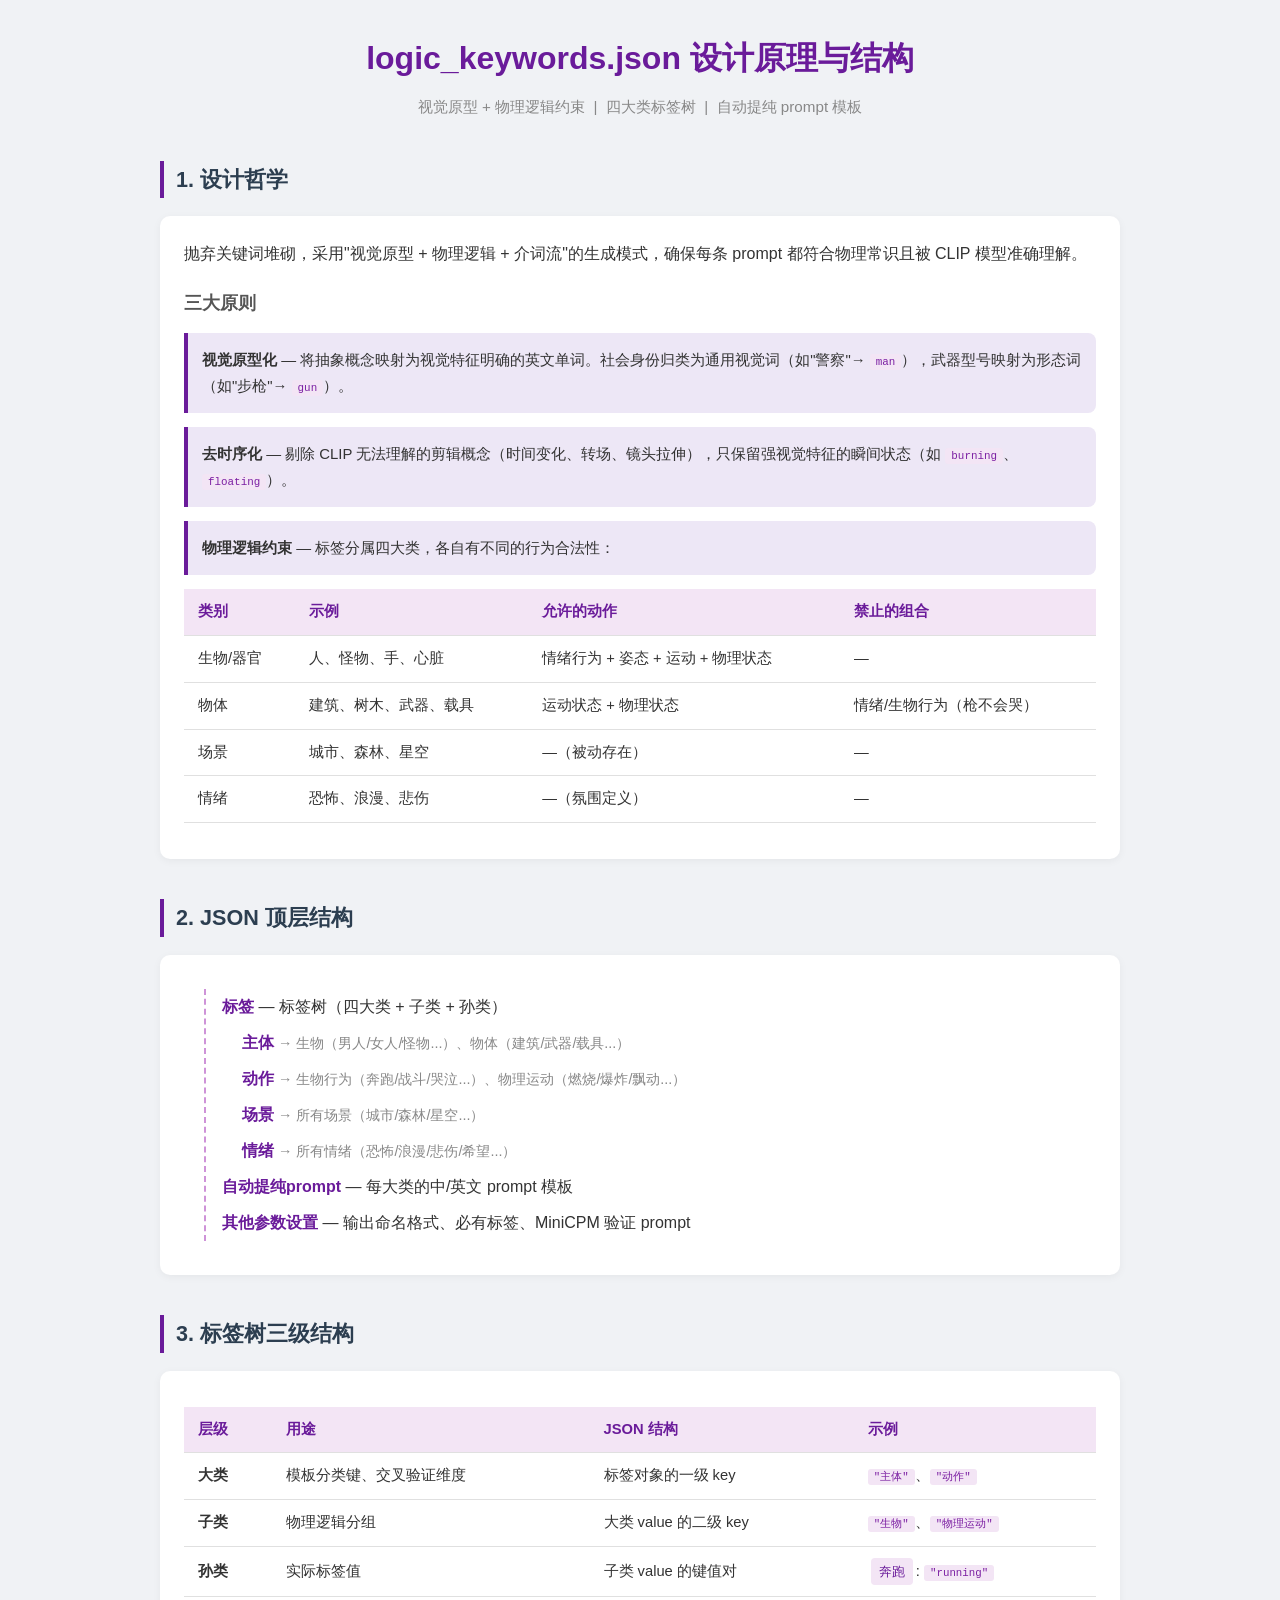
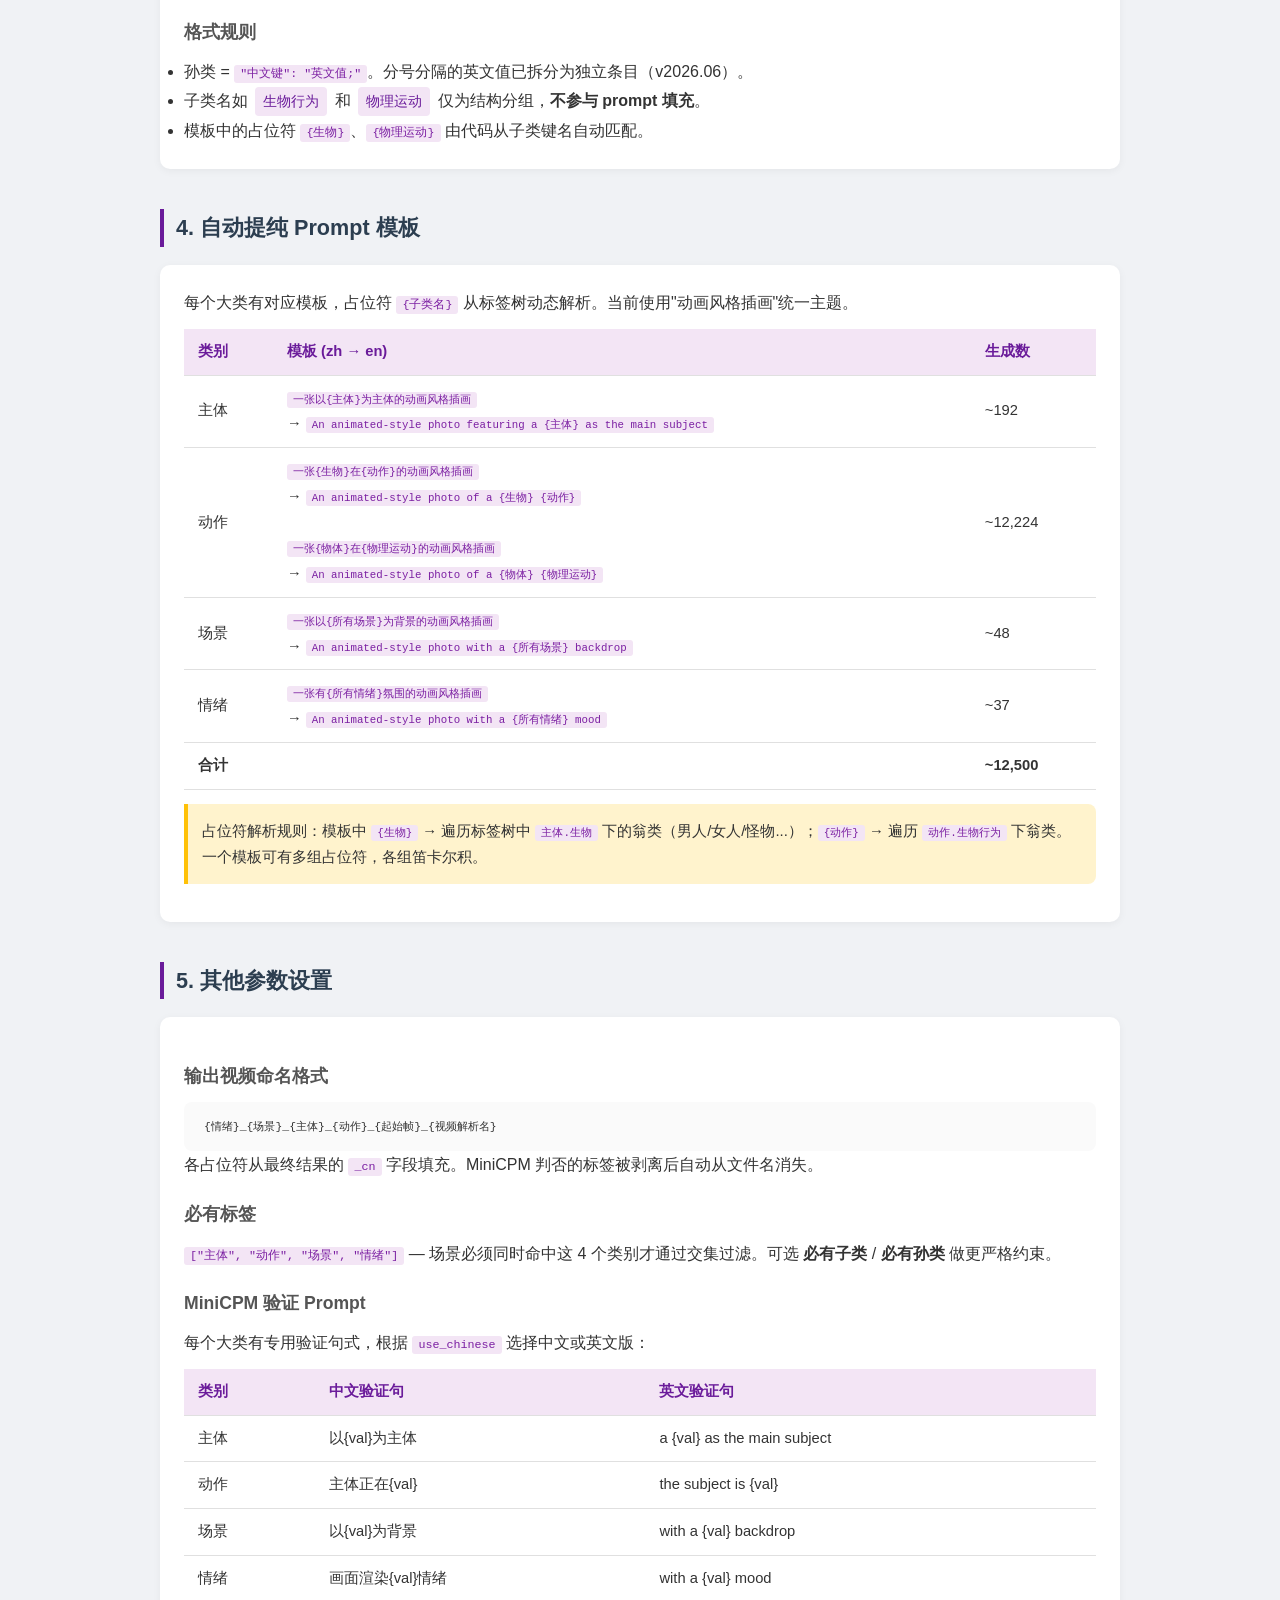
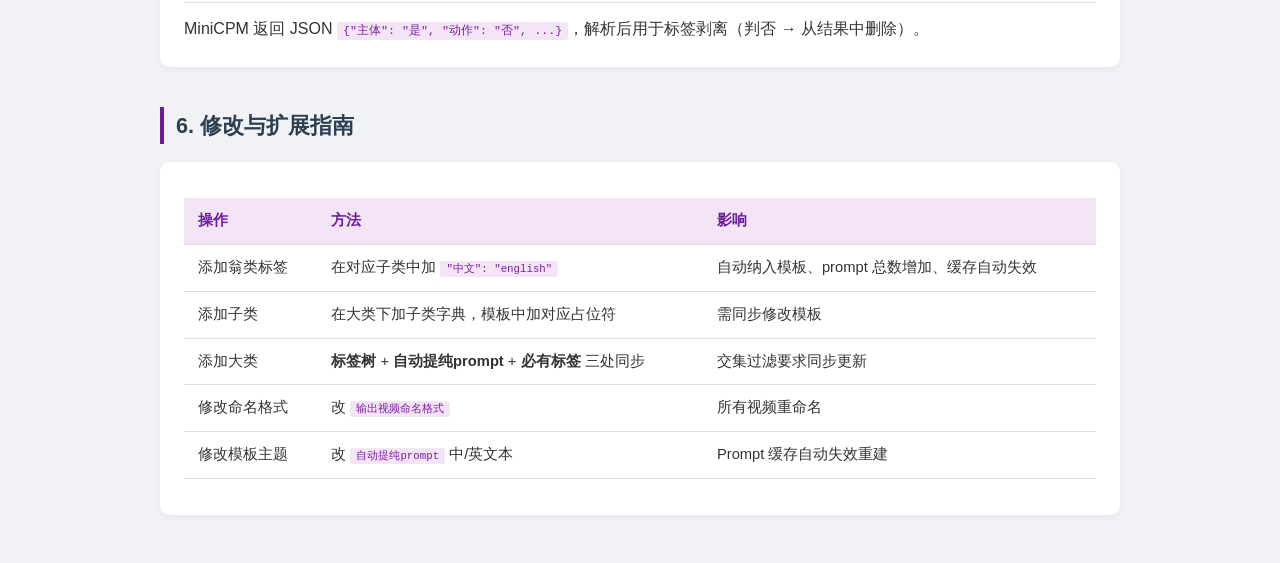
==== logic_explanation/logic_keywords.html @ 303068af "docs: add logic_keywords.html to logic_explanation" ====
<!DOCTYPE html>
<html lang="zh">
<head>
<meta charset="utf-8">
<title>logic_keywords.json 设计与结构</title>
<style>
* { box-sizing: border-box; margin: 0; padding: 0; }
body { font-family: "Segoe UI","Microsoft YaHei",sans-serif; background: #f0f2f5; color: #333; line-height: 1.75; }
.container { max-width: 1000px; margin: 0 auto; padding: 30px 20px; }
h1 { text-align: center; color: #6a1b9a; font-size: 2em; margin-bottom: 8px; }
.subtitle { text-align: center; color: #888; margin-bottom: 35px; font-size: 0.95em; }
h2 { color: #2c3e50; border-left: 4px solid #6a1b9a; padding-left: 12px; margin: 40px 0 15px; font-size: 1.35em; }
h3 { color: #555; margin: 20px 0 10px; font-size: 1.1em; }
.card { background: #fff; border-radius: 10px; padding: 24px; margin: 18px 0; box-shadow: 0 2px 8px rgba(0,0,0,0.05); word-break: break-word; }
table { width: 100%; border-collapse: collapse; margin: 12px 0; font-size: 0.92em; }
th, td { padding: 10px 14px; text-align: left; border-bottom: 1px solid #e0e0e0; word-break: break-word; }
th { background: #f3e5f5; color: #6a1b9a; font-weight: 600; white-space: nowrap; }
tr:hover { background: #fafafa; }
code { background: #f3e5f5; padding: 2px 6px; border-radius: 3px; font-size: 0.9em; color: #7b1fa2; }
pre { background: #fafafa; padding: 16px 20px; border-radius: 8px; overflow-x: auto; font-size: 0.88em; line-height: 1.5; }
.note { background: #fff3cd; border-left: 4px solid #ffc107; padding: 14px; margin: 14px 0; border-radius: 0 8px 8px 0; font-size: 0.93em; }
.principle { background: #ede7f6; border-left: 4px solid #6a1b9a; padding: 14px; margin: 14px 0; border-radius: 0 8px 8px 0; font-size: 0.93em; }
.key { display: inline-block; background: #f3e5f5; color: #6a1b9a; padding: 2px 8px; border-radius: 4px; font-size: 0.9em; margin: 1px 3px; }
.flow-inline { font-family: "Consolas",monospace; background: #f5f5f5; padding: 2px 8px; border-radius: 3px; font-size: 0.88em; }
.tree { margin: 10px 0 10px 20px; border-left: 2px dashed #ce93d8; padding-left: 16px; }
.tree-item { padding: 4px 0; }
.tree-label { color: #6a1b9a; font-weight: 600; }
.tree-desc { color: #888; font-size: 0.9em; }
</style>
</head>
<body>
<div class="container">

<h1>logic_keywords.json 设计原理与结构</h1>
<p class="subtitle">视觉原型 + 物理逻辑约束 &nbsp;|&nbsp; 四大类标签树 &nbsp;|&nbsp; 自动提纯 prompt 模板</p>

<!-- ==================== 1. 设计哲学 ==================== -->
<h2>1. 设计哲学</h2>
<div class="card">
<p>抛弃关键词堆砌，采用"视觉原型 + 物理逻辑 + 介词流"的生成模式，确保每条 prompt 都符合物理常识且被 CLIP 模型准确理解。</p>

<h3>三大原则</h3>

<div class="principle"><b>视觉原型化</b> — 将抽象概念映射为视觉特征明确的英文单词。社会身份归类为通用视觉词（如"警察"→ <code>man</code>），武器型号映射为形态词（如"步枪"→ <code>gun</code>）。</div>

<div class="principle"><b>去时序化</b> — 剔除 CLIP 无法理解的剪辑概念（时间变化、转场、镜头拉伸），只保留强视觉特征的瞬间状态（如 <code>burning</code>、<code>floating</code>）。</div>

<div class="principle"><b>物理逻辑约束</b> — 标签分属四大类，各自有不同的行为合法性：</div>

<table>
<tr><th>类别</th><th>示例</th><th>允许的动作</th><th>禁止的组合</th></tr>
<tr><td>生物/器官</td><td>人、怪物、手、心脏</td><td>情绪行为 + 姿态 + 运动 + 物理状态</td><td>—</td></tr>
<tr><td>物体</td><td>建筑、树木、武器、载具</td><td>运动状态 + 物理状态</td><td>情绪/生物行为（枪不会哭）</td></tr>
<tr><td>场景</td><td>城市、森林、星空</td><td>—（被动存在）</td><td>—</td></tr>
<tr><td>情绪</td><td>恐怖、浪漫、悲伤</td><td>—（氛围定义）</td><td>—</td></tr>
</table>
</div>

<!-- ==================== 2. JSON 结构 ==================== -->
<h2>2. JSON 顶层结构</h2>
<div class="card">
<div class="tree">
<div class="tree-item"><span class="tree-label">标签</span> — 标签树（四大类 + 子类 + 孙类）</div>
<div class="tree-item" style="margin-left:20px;"><span class="tree-label">主体</span><span class="tree-desc"> → 生物（男人/女人/怪物...）、物体（建筑/武器/载具...）</span></div>
<div class="tree-item" style="margin-left:20px;"><span class="tree-label">动作</span><span class="tree-desc"> → 生物行为（奔跑/战斗/哭泣...）、物理运动（燃烧/爆炸/飘动...）</span></div>
<div class="tree-item" style="margin-left:20px;"><span class="tree-label">场景</span><span class="tree-desc"> → 所有场景（城市/森林/星空...）</span></div>
<div class="tree-item" style="margin-left:20px;"><span class="tree-label">情绪</span><span class="tree-desc"> → 所有情绪（恐怖/浪漫/悲伤/希望...）</span></div>
<div class="tree-item"><span class="tree-label">自动提纯prompt</span> — 每大类的中/英文 prompt 模板</div>
<div class="tree-item"><span class="tree-label">其他参数设置</span> — 输出命名格式、必有标签、MiniCPM 验证 prompt</div>
</div>
</div>

<!-- ==================== 3. 标签树详解 ==================== -->
<h2>3. 标签树三级结构</h2>
<div class="card">
<table>
<tr><th>层级</th><th>用途</th><th>JSON 结构</th><th>示例</th></tr>
<tr><td><b>大类</b></td><td>模板分类键、交叉验证维度</td><td>标签对象的一级 key</td><td><code>"主体"</code>、<code>"动作"</code></td></tr>
<tr><td><b>子类</b></td><td>物理逻辑分组</td><td>大类 value 的二级 key</td><td><code>"生物"</code>、<code>"物理运动"</code></td></tr>
<tr><td><b>孙类</b></td><td>实际标签值</td><td>子类 value 的键值对</td><td><span class="key">奔跑</span>: <code>"running"</code></td></tr>
</table>

<h3>格式规则</h3>
<ul>
<li>孙类 = <code>"中文键": "英文值;"</code>。分号分隔的英文值已拆分为独立条目（v2026.06）。</li>
<li>子类名如 <span class="key">生物行为</span> 和 <span class="key">物理运动</span> 仅为结构分组，<b>不参与 prompt 填充</b>。</li>
<li>模板中的占位符 <code>{生物}</code>、<code>{物理运动}</code> 由代码从子类键名自动匹配。</li>
</ul>
</div>

<!-- ==================== 4. 自动提纯模板 ==================== -->
<h2>4. 自动提纯 Prompt 模板</h2>
<div class="card">
<p>每个大类有对应模板，占位符 <code>{子类名}</code> 从标签树动态解析。当前使用"动画风格插画"统一主题。</p>

<table>
<tr><th>类别</th><th>模板 (zh → en)</th><th>生成数</th></tr>
<tr>
  <td>主体</td>
  <td><code>一张以{主体}为主体的动画风格插画</code><br>→ <code>An animated-style photo featuring a {主体} as the main subject</code></td>
  <td>~192</td>
</tr>
<tr>
  <td>动作</td>
  <td><code>一张{生物}在{动作}的动画风格插画</code><br>→ <code>An animated-style photo of a {生物} {动作}</code><br><br><code>一张{物体}在{物理运动}的动画风格插画</code><br>→ <code>An animated-style photo of a {物体} {物理运动}</code></td>
  <td>~12,224</td>
</tr>
<tr>
  <td>场景</td>
  <td><code>一张以{所有场景}为背景的动画风格插画</code><br>→ <code>An animated-style photo with a {所有场景} backdrop</code></td>
  <td>~48</td>
</tr>
<tr>
  <td>情绪</td>
  <td><code>一张有{所有情绪}氛围的动画风格插画</code><br>→ <code>An animated-style photo with a {所有情绪} mood</code></td>
  <td>~37</td>
</tr>
<tr><td><b>合计</b></td><td></td><td><b>~12,500</b></td></tr>
</table>

<div class="note">占位符解析规则：模板中 <code>{生物}</code> → 遍历标签树中 <code>主体.生物</code> 下的翁类（男人/女人/怪物...）；<code>{动作}</code> → 遍历 <code>动作.生物行为</code> 下翁类。一个模板可有多组占位符，各组笛卡尔积。</div>
</div>

<!-- ==================== 5. 其他参数 ==================== -->
<h2>5. 其他参数设置</h2>
<div class="card">

<h3>输出视频命名格式</h3>
<pre>{情绪}_{场景}_{主体}_{动作}_{起始帧}_{视频解析名}</pre>
<p>各占位符从最终结果的 <code>_cn</code> 字段填充。MiniCPM 判否的标签被剥离后自动从文件名消失。</p>

<h3>必有标签</h3>
<p><code>["主体", "动作", "场景", "情绪"]</code> — 场景必须同时命中这 4 个类别才通过交集过滤。可选 <b>必有子类</b> / <b>必有孙类</b> 做更严格约束。</p>

<h3>MiniCPM 验证 Prompt</h3>
<p>每个大类有专用验证句式，根据 <code>use_chinese</code> 选择中文或英文版：</p>
<table>
<tr><th>类别</th><th>中文验证句</th><th>英文验证句</th></tr>
<tr><td>主体</td><td>以{val}为主体</td><td>a {val} as the main subject</td></tr>
<tr><td>动作</td><td>主体正在{val}</td><td>the subject is {val}</td></tr>
<tr><td>场景</td><td>以{val}为背景</td><td>with a {val} backdrop</td></tr>
<tr><td>情绪</td><td>画面渲染{val}情绪</td><td>with a {val} mood</td></tr>
</table>
<p>MiniCPM 返回 JSON <code>{"主体": "是", "动作": "否", ...}</code>，解析后用于标签剥离（判否 → 从结果中删除）。</p>

</div>

<!-- ==================== 6. 修改指南 ==================== -->
<h2>6. 修改与扩展指南</h2>
<div class="card">
<table>
<tr><th>操作</th><th>方法</th><th>影响</th></tr>
<tr>
  <td>添加翁类标签</td>
  <td>在对应子类中加 <code>"中文": "english"</code></td>
  <td>自动纳入模板、prompt 总数增加、缓存自动失效</td>
</tr>
<tr>
  <td>添加子类</td>
  <td>在大类下加子类字典，模板中加对应占位符</td>
  <td>需同步修改模板</td>
</tr>
<tr>
  <td>添加大类</td>
  <td><b>标签树</b> + <b>自动提纯prompt</b> + <b>必有标签</b> 三处同步</td>
  <td>交集过滤要求同步更新</td>
</tr>
<tr>
  <td>修改命名格式</td>
  <td>改 <code>输出视频命名格式</code></td>
  <td>所有视频重命名</td>
</tr>
<tr>
  <td>修改模板主题</td>
  <td>改 <code>自动提纯prompt</code> 中/英文本</td>
  <td>Prompt 缓存自动失效重建</td>
</tr>
</table>
</div>

</div>
</body>
</html>
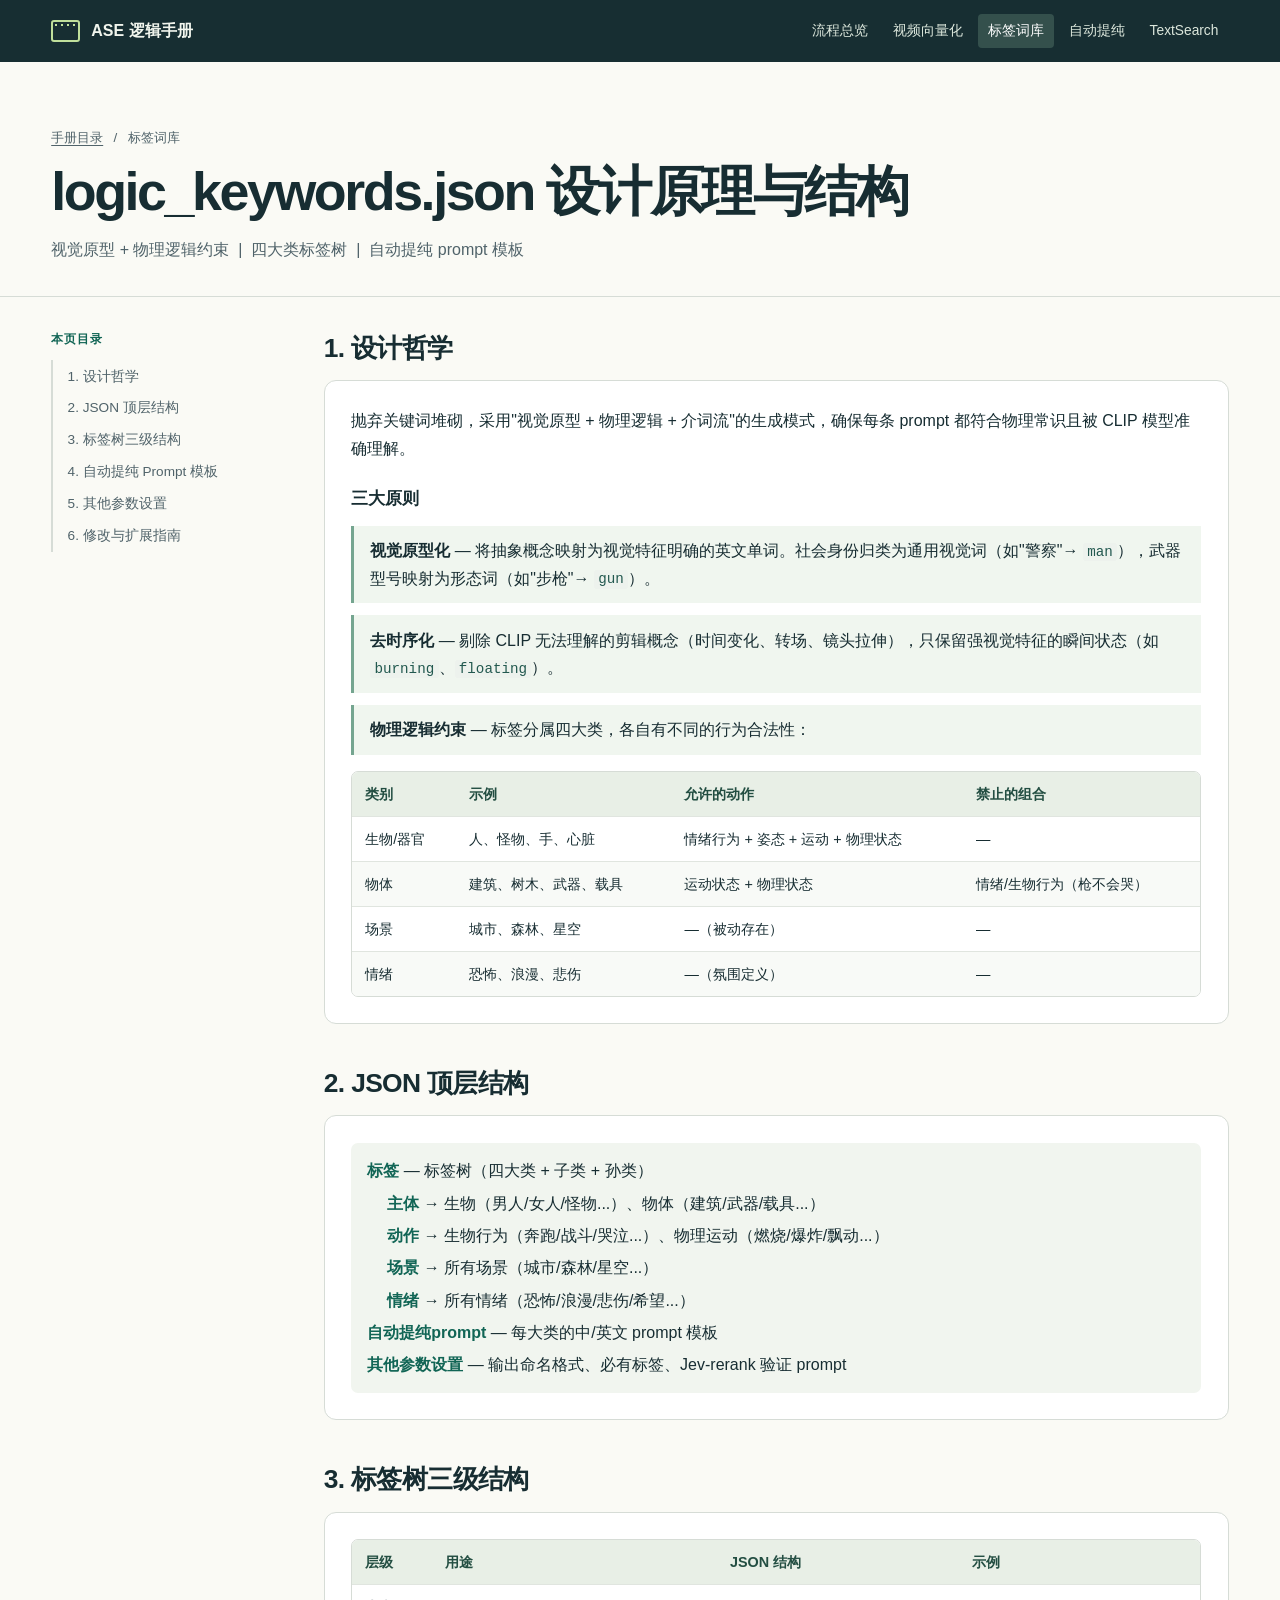
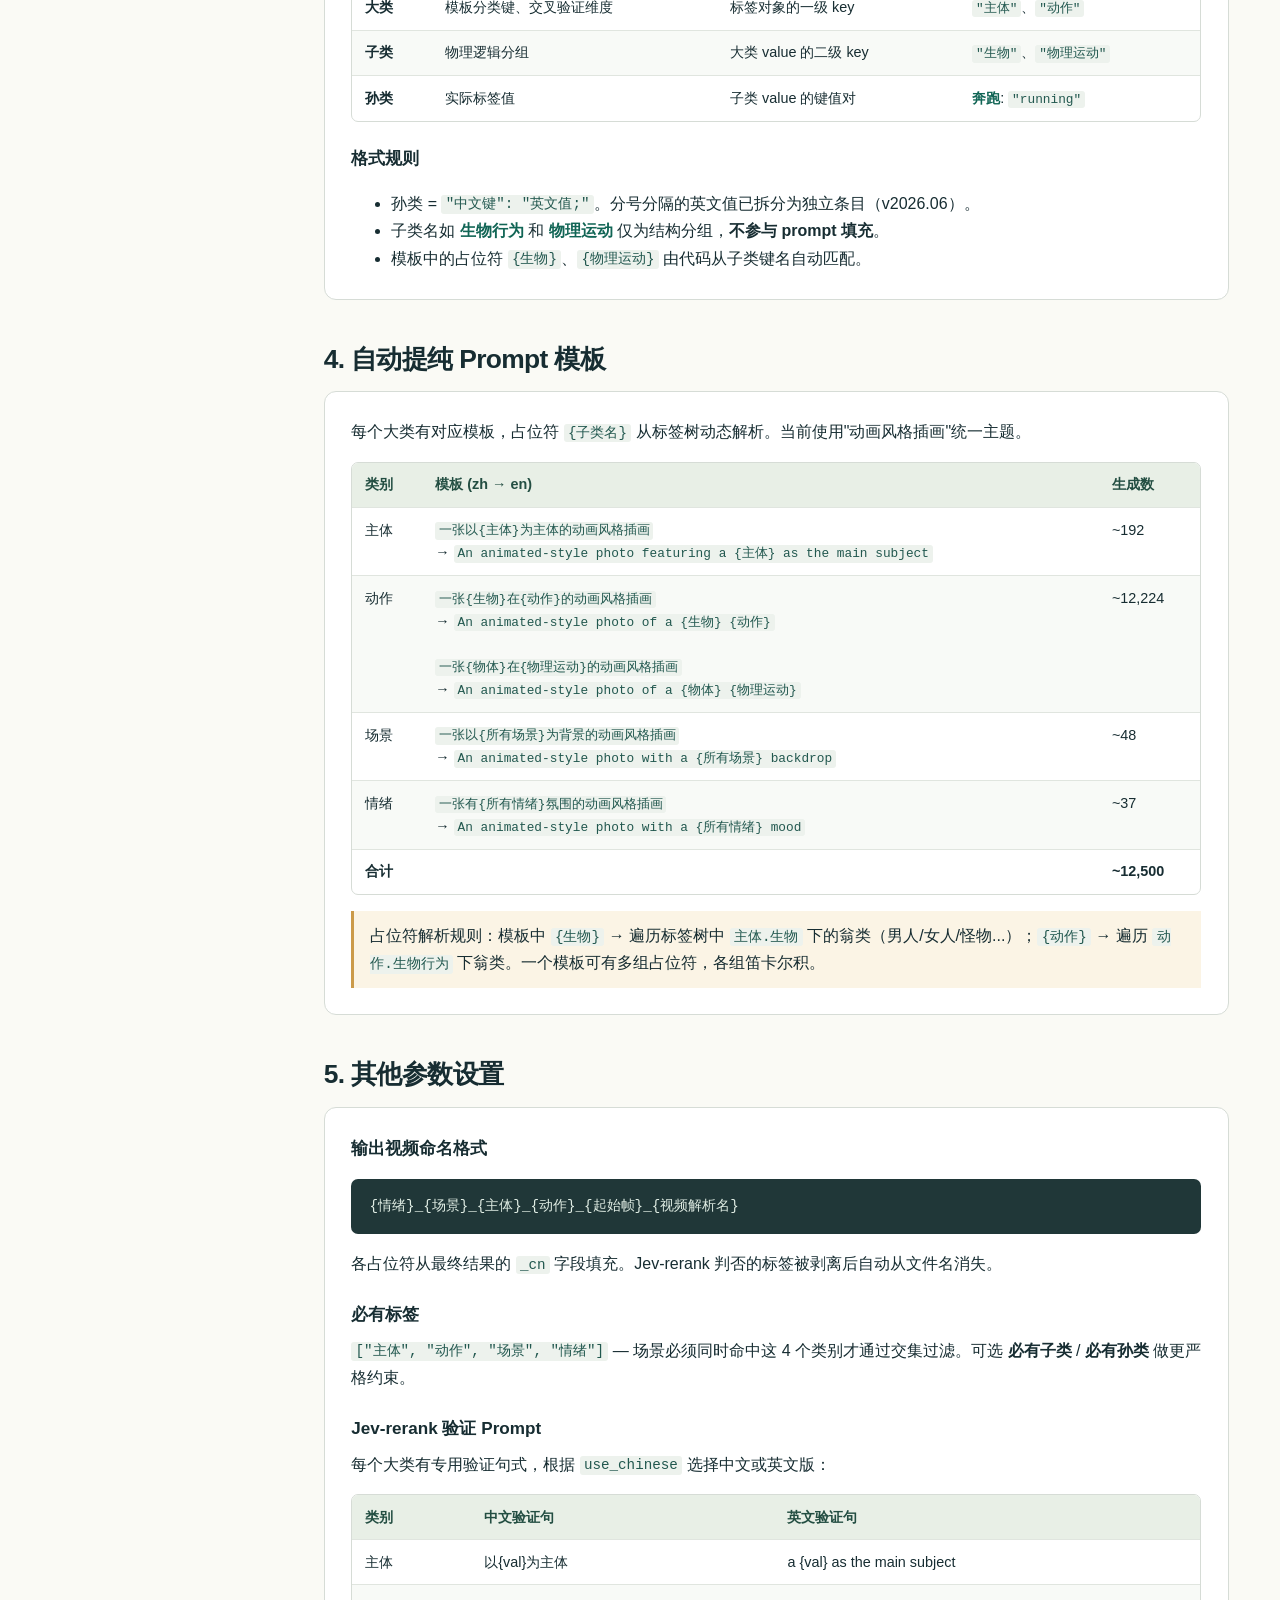
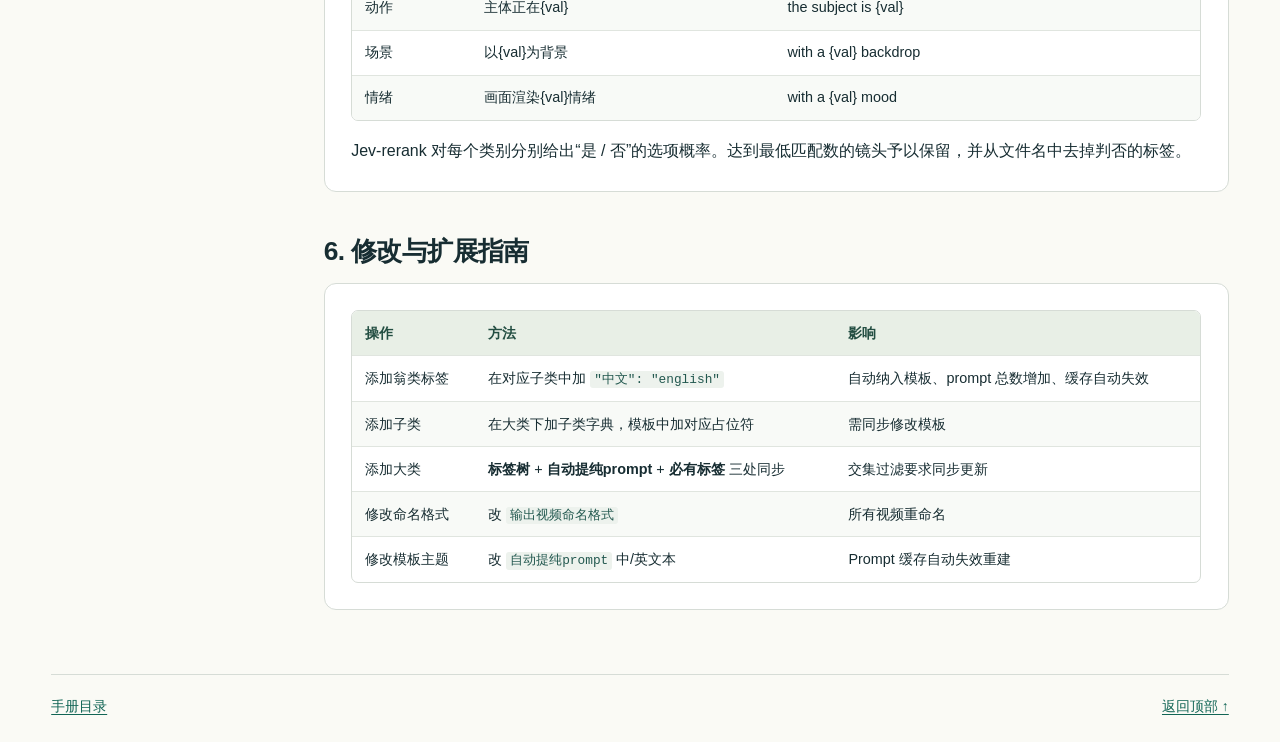
==== commit fbfd80a3: "Ship VideoJev reranking, batched LMDB search and the offline logic handbook" ====
--- a/logic_explanation/logic_keywords.html
+++ b/logic_explanation/logic_keywords.html
@@ -1,63 +1,55 @@
-<!DOCTYPE html>
-<html lang="zh">
+<!doctype html>
+<html lang="zh-CN">
 <head>
 <meta charset="utf-8">
-<title>logic_keywords.json 设计与结构</title>
-<style>
-* { box-sizing: border-box; margin: 0; padding: 0; }
-body { font-family: "Segoe UI","Microsoft YaHei",sans-serif; background: #f0f2f5; color: #333; line-height: 1.75; }
-.container { max-width: 1000px; margin: 0 auto; padding: 30px 20px; }
-h1 { text-align: center; color: #6a1b9a; font-size: 2em; margin-bottom: 8px; }
-.subtitle { text-align: center; color: #888; margin-bottom: 35px; font-size: 0.95em; }
-h2 { color: #2c3e50; border-left: 4px solid #6a1b9a; padding-left: 12px; margin: 40px 0 15px; font-size: 1.35em; }
-h3 { color: #555; margin: 20px 0 10px; font-size: 1.1em; }
-.card { background: #fff; border-radius: 10px; padding: 24px; margin: 18px 0; box-shadow: 0 2px 8px rgba(0,0,0,0.05); word-break: break-word; }
-table { width: 100%; border-collapse: collapse; margin: 12px 0; font-size: 0.92em; }
-th, td { padding: 10px 14px; text-align: left; border-bottom: 1px solid #e0e0e0; word-break: break-word; }
-th { background: #f3e5f5; color: #6a1b9a; font-weight: 600; white-space: nowrap; }
-tr:hover { background: #fafafa; }
-code { background: #f3e5f5; padding: 2px 6px; border-radius: 3px; font-size: 0.9em; color: #7b1fa2; }
-pre { background: #fafafa; padding: 16px 20px; border-radius: 8px; overflow-x: auto; font-size: 0.88em; line-height: 1.5; }
-.note { background: #fff3cd; border-left: 4px solid #ffc107; padding: 14px; margin: 14px 0; border-radius: 0 8px 8px 0; font-size: 0.93em; }
-.principle { background: #ede7f6; border-left: 4px solid #6a1b9a; padding: 14px; margin: 14px 0; border-radius: 0 8px 8px 0; font-size: 0.93em; }
-.key { display: inline-block; background: #f3e5f5; color: #6a1b9a; padding: 2px 8px; border-radius: 4px; font-size: 0.9em; margin: 1px 3px; }
-.flow-inline { font-family: "Consolas",monospace; background: #f5f5f5; padding: 2px 8px; border-radius: 3px; font-size: 0.88em; }
-.tree { margin: 10px 0 10px 20px; border-left: 2px dashed #ce93d8; padding-left: 16px; }
-.tree-item { padding: 4px 0; }
-.tree-label { color: #6a1b9a; font-weight: 600; }
-.tree-desc { color: #888; font-size: 0.9em; }
-</style>
+<meta name="viewport" content="width=device-width, initial-scale=1">
+<title>logic_keywords.json 设计与结构 · ASE 逻辑手册</title>
+<link rel="stylesheet" href="handbook.css">
 </head>
-<body>
-<div class="container">
-
+<body id="top">
+<a class="skip" href="#main">跳到正文</a>
+<header class="mast"><div class="wrap"><a class="brand" href="index.html">ASE 逻辑手册</a><nav aria-label="手册文档"><a href="新标签模式执行流程图.html">流程总览</a><a href="视频向量化逻辑.html">视频向量化</a><a href="logic_keywords.html" aria-current="page">标签词库</a><a href="自动提纯逻辑.html">自动提纯</a><a href="text_search执行逻辑.html">TextSearch</a></nav></div></header>
+<main id="main">
+<div class="hero"><div class="wrap">
+<div class="crumb"><a href="index.html">手册目录</a><span aria-hidden="true">/</span>标签词库</div>
 <h1>logic_keywords.json 设计原理与结构</h1>
-<p class="subtitle">视觉原型 + 物理逻辑约束 &nbsp;|&nbsp; 四大类标签树 &nbsp;|&nbsp; 自动提纯 prompt 模板</p>
-
-<!-- ==================== 1. 设计哲学 ==================== -->
-<h2>1. 设计哲学</h2>
+<p class="subtitle">视觉原型 + 物理逻辑约束  |  四大类标签树  |  自动提纯 prompt 模板</p>
+</div></div>
+<div class="reading wrap">
+<nav aria-label="本页目录" class="toc"><span class="toc-title">本页目录</span><ol>
+<li><a href="#section-1">1. 设计哲学</a></li>
+<li><a href="#section-2">2. JSON 顶层结构</a></li>
+<li><a href="#section-3">3. 标签树三级结构</a></li>
+<li><a href="#section-4">4. 自动提纯 Prompt 模板</a></li>
+<li><a href="#section-5">5. 其他参数设置</a></li>
+<li><a href="#section-6">6. 修改与扩展指南</a></li>
+</ol></nav>
+<details class="mobile-toc"><summary>本页目录</summary><nav aria-label="章节"><ol>
+<li><a href="#section-1">1. 设计哲学</a></li>
+<li><a href="#section-2">2. JSON 顶层结构</a></li>
+<li><a href="#section-3">3. 标签树三级结构</a></li>
+<li><a href="#section-4">4. 自动提纯 Prompt 模板</a></li>
+<li><a href="#section-5">5. 其他参数设置</a></li>
+<li><a href="#section-6">6. 修改与扩展指南</a></li>
+</ol></nav></details>
+<article><!-- ==================== 1. 设计哲学 ==================== -->
+<h2 id="section-1">1. 设计哲学</h2>
 <div class="card">
 <p>抛弃关键词堆砌，采用"视觉原型 + 物理逻辑 + 介词流"的生成模式，确保每条 prompt 都符合物理常识且被 CLIP 模型准确理解。</p>
-
 <h3>三大原则</h3>
-
 <div class="principle"><b>视觉原型化</b> — 将抽象概念映射为视觉特征明确的英文单词。社会身份归类为通用视觉词（如"警察"→ <code>man</code>），武器型号映射为形态词（如"步枪"→ <code>gun</code>）。</div>
-
 <div class="principle"><b>去时序化</b> — 剔除 CLIP 无法理解的剪辑概念（时间变化、转场、镜头拉伸），只保留强视觉特征的瞬间状态（如 <code>burning</code>、<code>floating</code>）。</div>
-
 <div class="principle"><b>物理逻辑约束</b> — 标签分属四大类，各自有不同的行为合法性：</div>
-
-<table>
-<tr><th>类别</th><th>示例</th><th>允许的动作</th><th>禁止的组合</th></tr>
+<div aria-label="1. 设计哲学 数据表" class="table-wrap" role="region" tabindex="0"><table>
+<tr><th scope="col">类别</th><th scope="col">示例</th><th scope="col">允许的动作</th><th scope="col">禁止的组合</th></tr>
 <tr><td>生物/器官</td><td>人、怪物、手、心脏</td><td>情绪行为 + 姿态 + 运动 + 物理状态</td><td>—</td></tr>
 <tr><td>物体</td><td>建筑、树木、武器、载具</td><td>运动状态 + 物理状态</td><td>情绪/生物行为（枪不会哭）</td></tr>
 <tr><td>场景</td><td>城市、森林、星空</td><td>—（被动存在）</td><td>—</td></tr>
 <tr><td>情绪</td><td>恐怖、浪漫、悲伤</td><td>—（氛围定义）</td><td>—</td></tr>
-</table>
+</table></div>
 </div>
-
 <!-- ==================== 2. JSON 结构 ==================== -->
-<h2>2. JSON 顶层结构</h2>
+<h2 id="section-2">2. JSON 顶层结构</h2>
 <div class="card">
 <div class="tree">
 <div class="tree-item"><span class="tree-label">标签</span> — 标签树（四大类 + 子类 + 孙类）</div>
@@ -66,20 +58,18 @@
 <div class="tree-item" style="margin-left:20px;"><span class="tree-label">场景</span><span class="tree-desc"> → 所有场景（城市/森林/星空...）</span></div>
 <div class="tree-item" style="margin-left:20px;"><span class="tree-label">情绪</span><span class="tree-desc"> → 所有情绪（恐怖/浪漫/悲伤/希望...）</span></div>
 <div class="tree-item"><span class="tree-label">自动提纯prompt</span> — 每大类的中/英文 prompt 模板</div>
-<div class="tree-item"><span class="tree-label">其他参数设置</span> — 输出命名格式、必有标签、MiniCPM 验证 prompt</div>
+<div class="tree-item"><span class="tree-label">其他参数设置</span> — 输出命名格式、必有标签、Jev-rerank 验证 prompt</div>
 </div>
 </div>
-
 <!-- ==================== 3. 标签树详解 ==================== -->
-<h2>3. 标签树三级结构</h2>
+<h2 id="section-3">3. 标签树三级结构</h2>
 <div class="card">
-<table>
-<tr><th>层级</th><th>用途</th><th>JSON 结构</th><th>示例</th></tr>
+<div aria-label="3. 标签树三级结构 数据表" class="table-wrap" role="region" tabindex="0"><table>
+<tr><th scope="col">层级</th><th scope="col">用途</th><th scope="col">JSON 结构</th><th scope="col">示例</th></tr>
 <tr><td><b>大类</b></td><td>模板分类键、交叉验证维度</td><td>标签对象的一级 key</td><td><code>"主体"</code>、<code>"动作"</code></td></tr>
 <tr><td><b>子类</b></td><td>物理逻辑分组</td><td>大类 value 的二级 key</td><td><code>"生物"</code>、<code>"物理运动"</code></td></tr>
 <tr><td><b>孙类</b></td><td>实际标签值</td><td>子类 value 的键值对</td><td><span class="key">奔跑</span>: <code>"running"</code></td></tr>
-</table>
-
+</table></div>
 <h3>格式规则</h3>
 <ul>
 <li>孙类 = <code>"中文键": "英文值;"</code>。分号分隔的英文值已拆分为独立条目（v2026.06）。</li>
@@ -87,97 +77,88 @@
 <li>模板中的占位符 <code>{生物}</code>、<code>{物理运动}</code> 由代码从子类键名自动匹配。</li>
 </ul>
 </div>
-
 <!-- ==================== 4. 自动提纯模板 ==================== -->
-<h2>4. 自动提纯 Prompt 模板</h2>
+<h2 id="section-4">4. 自动提纯 Prompt 模板</h2>
 <div class="card">
 <p>每个大类有对应模板，占位符 <code>{子类名}</code> 从标签树动态解析。当前使用"动画风格插画"统一主题。</p>
-
-<table>
-<tr><th>类别</th><th>模板 (zh → en)</th><th>生成数</th></tr>
+<div aria-label="4. 自动提纯 Prompt 模板 数据表" class="table-wrap" role="region" tabindex="0"><table>
+<tr><th scope="col">类别</th><th scope="col">模板 (zh → en)</th><th scope="col">生成数</th></tr>
 <tr>
-  <td>主体</td>
-  <td><code>一张以{主体}为主体的动画风格插画</code><br>→ <code>An animated-style photo featuring a {主体} as the main subject</code></td>
-  <td>~192</td>
+<td>主体</td>
+<td><code>一张以{主体}为主体的动画风格插画</code><br/>→ <code>An animated-style photo featuring a {主体} as the main subject</code></td>
+<td>~192</td>
 </tr>
 <tr>
-  <td>动作</td>
-  <td><code>一张{生物}在{动作}的动画风格插画</code><br>→ <code>An animated-style photo of a {生物} {动作}</code><br><br><code>一张{物体}在{物理运动}的动画风格插画</code><br>→ <code>An animated-style photo of a {物体} {物理运动}</code></td>
-  <td>~12,224</td>
+<td>动作</td>
+<td><code>一张{生物}在{动作}的动画风格插画</code><br/>→ <code>An animated-style photo of a {生物} {动作}</code><br/><br/><code>一张{物体}在{物理运动}的动画风格插画</code><br/>→ <code>An animated-style photo of a {物体} {物理运动}</code></td>
+<td>~12,224</td>
 </tr>
 <tr>
-  <td>场景</td>
-  <td><code>一张以{所有场景}为背景的动画风格插画</code><br>→ <code>An animated-style photo with a {所有场景} backdrop</code></td>
-  <td>~48</td>
+<td>场景</td>
+<td><code>一张以{所有场景}为背景的动画风格插画</code><br/>→ <code>An animated-style photo with a {所有场景} backdrop</code></td>
+<td>~48</td>
 </tr>
 <tr>
-  <td>情绪</td>
-  <td><code>一张有{所有情绪}氛围的动画风格插画</code><br>→ <code>An animated-style photo with a {所有情绪} mood</code></td>
-  <td>~37</td>
+<td>情绪</td>
+<td><code>一张有{所有情绪}氛围的动画风格插画</code><br/>→ <code>An animated-style photo with a {所有情绪} mood</code></td>
+<td>~37</td>
 </tr>
 <tr><td><b>合计</b></td><td></td><td><b>~12,500</b></td></tr>
-</table>
-
+</table></div>
 <div class="note">占位符解析规则：模板中 <code>{生物}</code> → 遍历标签树中 <code>主体.生物</code> 下的翁类（男人/女人/怪物...）；<code>{动作}</code> → 遍历 <code>动作.生物行为</code> 下翁类。一个模板可有多组占位符，各组笛卡尔积。</div>
 </div>
-
 <!-- ==================== 5. 其他参数 ==================== -->
-<h2>5. 其他参数设置</h2>
+<h2 id="section-5">5. 其他参数设置</h2>
 <div class="card">
-
 <h3>输出视频命名格式</h3>
 <pre>{情绪}_{场景}_{主体}_{动作}_{起始帧}_{视频解析名}</pre>
-<p>各占位符从最终结果的 <code>_cn</code> 字段填充。MiniCPM 判否的标签被剥离后自动从文件名消失。</p>
-
+<p>各占位符从最终结果的 <code>_cn</code> 字段填充。Jev-rerank 判否的标签被剥离后自动从文件名消失。</p>
 <h3>必有标签</h3>
 <p><code>["主体", "动作", "场景", "情绪"]</code> — 场景必须同时命中这 4 个类别才通过交集过滤。可选 <b>必有子类</b> / <b>必有孙类</b> 做更严格约束。</p>
-
-<h3>MiniCPM 验证 Prompt</h3>
+<h3>Jev-rerank 验证 Prompt</h3>
 <p>每个大类有专用验证句式，根据 <code>use_chinese</code> 选择中文或英文版：</p>
-<table>
-<tr><th>类别</th><th>中文验证句</th><th>英文验证句</th></tr>
+<div aria-label="5. 其他参数设置 数据表" class="table-wrap" role="region" tabindex="0"><table>
+<tr><th scope="col">类别</th><th scope="col">中文验证句</th><th scope="col">英文验证句</th></tr>
 <tr><td>主体</td><td>以{val}为主体</td><td>a {val} as the main subject</td></tr>
 <tr><td>动作</td><td>主体正在{val}</td><td>the subject is {val}</td></tr>
 <tr><td>场景</td><td>以{val}为背景</td><td>with a {val} backdrop</td></tr>
 <tr><td>情绪</td><td>画面渲染{val}情绪</td><td>with a {val} mood</td></tr>
-</table>
-<p>MiniCPM 返回 JSON <code>{"主体": "是", "动作": "否", ...}</code>，解析后用于标签剥离（判否 → 从结果中删除）。</p>
-
+</table></div>
+<p>Jev-rerank 对每个类别分别给出“是 / 否”的选项概率。达到最低匹配数的镜头予以保留，并从文件名中去掉判否的标签。</p>
 </div>
-
 <!-- ==================== 6. 修改指南 ==================== -->
-<h2>6. 修改与扩展指南</h2>
+<h2 id="section-6">6. 修改与扩展指南</h2>
 <div class="card">
-<table>
-<tr><th>操作</th><th>方法</th><th>影响</th></tr>
+<div aria-label="6. 修改与扩展指南 数据表" class="table-wrap" role="region" tabindex="0"><table>
+<tr><th scope="col">操作</th><th scope="col">方法</th><th scope="col">影响</th></tr>
 <tr>
-  <td>添加翁类标签</td>
-  <td>在对应子类中加 <code>"中文": "english"</code></td>
-  <td>自动纳入模板、prompt 总数增加、缓存自动失效</td>
+<td>添加翁类标签</td>
+<td>在对应子类中加 <code>"中文": "english"</code></td>
+<td>自动纳入模板、prompt 总数增加、缓存自动失效</td>
 </tr>
 <tr>
-  <td>添加子类</td>
-  <td>在大类下加子类字典，模板中加对应占位符</td>
-  <td>需同步修改模板</td>
+<td>添加子类</td>
+<td>在大类下加子类字典，模板中加对应占位符</td>
+<td>需同步修改模板</td>
 </tr>
 <tr>
-  <td>添加大类</td>
-  <td><b>标签树</b> + <b>自动提纯prompt</b> + <b>必有标签</b> 三处同步</td>
-  <td>交集过滤要求同步更新</td>
+<td>添加大类</td>
+<td><b>标签树</b> + <b>自动提纯prompt</b> + <b>必有标签</b> 三处同步</td>
+<td>交集过滤要求同步更新</td>
 </tr>
 <tr>
-  <td>修改命名格式</td>
-  <td>改 <code>输出视频命名格式</code></td>
-  <td>所有视频重命名</td>
+<td>修改命名格式</td>
+<td>改 <code>输出视频命名格式</code></td>
+<td>所有视频重命名</td>
 </tr>
 <tr>
-  <td>修改模板主题</td>
-  <td>改 <code>自动提纯prompt</code> 中/英文本</td>
-  <td>Prompt 缓存自动失效重建</td>
+<td>修改模板主题</td>
+<td>改 <code>自动提纯prompt</code> 中/英文本</td>
+<td>Prompt 缓存自动失效重建</td>
 </tr>
-</table>
-</div>
-
-</div>
+</table></div>
+</div></article>
+</div></main>
+<footer class="foot wrap"><a href="index.html">手册目录</a><a href="#top">返回顶部 ↑</a></footer>
 </body>
-</html>+</html>
--- a/logic_explanation/handbook.css
+++ b/logic_explanation/handbook.css
@@ -0,0 +1,138 @@
+/* Shared offline layout for the scene extraction handbook. */
+:root {
+  color-scheme: light;
+  --ink: #172d32;
+  --muted: #50636a;
+  --line: #d6dcd6;
+  --paper: #fafaf5;
+  --accent: #116555;
+  --mono: "IBM Plex Mono", Consolas, monospace;
+  font: 16px/1.72 "Inter", "Segoe UI", "Microsoft YaHei", sans-serif;
+  color: var(--ink);
+  background: var(--paper);
+}
+* { box-sizing: border-box; }
+body { margin: 0; }
+a { color: var(--accent); text-underline-offset: .22em; }
+a:hover { text-decoration: underline; }
+:focus-visible { outline: 3px solid #ac6710; outline-offset: 3px; }
+.wrap { width: min(1240px, 92%); margin-inline: auto; }
+.skip { position: absolute; left: 1rem; top: -6rem; z-index: 2; background: white; padding: .5rem; }
+.skip:focus { top: .5rem; }
+.mast { background: #172e32; color: #f1f5ed; }
+.mast .wrap { display: flex; align-items: center; justify-content: space-between; gap: 1.25rem; flex-wrap: wrap; padding-block: .9rem; }
+.brand { display: inline-flex; align-items: center; gap: .7rem; color: inherit; font-weight: 700; text-decoration: none; }
+.brand::before { content: ""; width: 1.55rem; height: 1.15rem; border: 2px solid #bfdf9b; border-radius: 3px; background: repeating-linear-gradient(90deg, #bfdf9b 0 2px, transparent 2px 6px) left 2px top 2px / 100% 2px no-repeat; }
+.mast nav { display: flex; gap: .25rem; flex-wrap: wrap; }
+.mast nav a { color: #dce7dc; font-size: .86rem; text-decoration: none; padding: .3rem .65rem; border-radius: 4px; }
+.mast nav a:hover, .mast nav [aria-current] { background: #34504c; color: white; }
+.hero { padding-block: clamp(2.2rem,5vw,4.6rem) 2rem; border-bottom: 1px solid var(--line); }
+.crumb { display: flex; align-items: center; gap: .65rem; font-size: .84rem; color: var(--muted); }
+.crumb a { color: inherit; }
+h1, h2, h3, p { margin: 0; }
+h1 { font-size: clamp(2rem,4.2vw,3.65rem); line-height: 1.2; letter-spacing: -.045em; overflow-wrap: anywhere; margin: .6rem 0 .8rem; }
+.subtitle { max-width: 88ch; color: var(--muted); overflow-wrap: anywhere; }
+.reading { display: grid; grid-template-columns: minmax(165px, 215px) minmax(0, 1fr); gap: clamp(1.8rem,4.5vw,4.5rem); align-items: start; padding-block: 2rem 4rem; }
+.toc { position: sticky; top: 1rem; max-height: calc(100vh - 2rem); overflow: auto; }
+.toc-title { display: block; font-size: .78rem; font-weight: 750; letter-spacing: .08em; color: var(--accent); margin-bottom: .65rem; }
+.toc ol { list-style: none; margin: 0; padding: 0 0 0 .75rem; border-left: 2px solid var(--line); }
+.toc a { display: block; color: var(--muted); font-size: .85rem; line-height: 1.45; padding: .38rem .15rem; text-decoration: none; overflow-wrap: anywhere; }
+.toc a:hover, .toc a:focus-visible { color: var(--accent); text-decoration: underline; }
+.mobile-toc { display: none; }
+article { min-width: 0; overflow-wrap: anywhere; }
+article h2 { margin: 2.5rem 0 .8rem; font-size: clamp(1.2rem,2.3vw,1.65rem); line-height: 1.45; letter-spacing: -.025em; scroll-margin-top: 1.25rem; }
+article > :first-child { margin-top: 0; }
+article h2:target { text-decoration: underline #aacd97; text-underline-offset: .22em; }
+article h3 { font-size: 1.07rem; margin: 1.4rem 0 .45rem; }
+article p + p, article > p { margin-top: .8rem; }
+.card, .diagram-box { background: #fff; border: 1px solid var(--line); border-radius: 12px; padding: clamp(.95rem,2.5vw,1.65rem); }
+.card > :first-child { margin-top: 0; }
+.card > :last-child { margin-bottom: 0; }
+.table-wrap { overflow-x: auto; margin: 1rem 0; border: 1px solid var(--line); border-radius: 7px; background: white; }
+table { width: 100%; border-collapse: collapse; font-size: .9rem; line-height: 1.55; }
+th, td { text-align: left; vertical-align: top; padding: .68rem .82rem; }
+th { background: #e8efe6; color: #234e42; }
+tr + tr { border-top: 1px solid #e0e5df; }
+tr:nth-child(2n+1) td { background: #f8faf7; }
+code, pre, .flow { font-family: var(--mono); font-size: .89em; }
+code { color: #22584f; background: #edf2ed; padding: .09em .3em; border-radius: 3px; }
+pre, .flow { margin: 1rem 0; padding: 1rem 1.15rem; border-radius: 7px; background: #203738; color: #e0ede4; white-space: pre; overflow-x: auto; line-height: 1.6; }
+.note, .info, .principle { margin-block: .75rem; padding: .7rem 1rem; border-left: 3px solid #75a590; background: #f0f6ef; }
+.note { border-color: #cb9a49; background: #fbf4e5; }
+.tree { background: #f1f5ef; padding: .9rem 1rem; border-radius: 7px; }
+.tree-label, .key { font-weight: 700; color: var(--accent); }
+.tree-item + .tree-item { margin-top: .3rem; }
+.tag { background: #e1ece5; color: #295649; border-radius: 4px; padding: .08rem .38rem; }
+.step { display: flex; align-items: baseline; gap: .8rem; padding-block: .55rem; }
+.step + .step { border-top: 1px solid #edf0eb; }
+.step-num { flex: none; background: #e1eee1; color: #2d5c48; font: 700 .8rem/1.65rem var(--mono); text-align: center; min-width: 1.65rem; border-radius: 5px; }
+.diagram-box { display: grid; grid-template-columns: repeat(auto-fit,minmax(min(100%, 195px),1fr)); gap: .65rem; counter-reset: stages; }
+.diagram-item { border: 1px solid #d4e1d7; border-radius: 7px; background: #f4f8f2; padding: .8rem; font-size: .85rem; counter-increment: stages; }
+.diagram-item::before { content: counter(stages,decimal-leading-zero); display: block; color: var(--accent); font: 700 .8rem var(--mono); }
+.diagram-item strong { display: block; font-size: .95rem; margin: .35rem 0 .12rem; }
+.diagram-box .arrow { display: none; }
+.legend, .row, .split, .legend-item { display: flex; align-items: center; justify-content: center; flex-wrap: wrap; gap: .65rem; }
+.legend { justify-content: flex-start; margin-bottom: 1rem; }
+.legend-item { font-size: .81rem; gap: .35rem; }
+.legend-dot { width: .8rem; height: .8rem; border: 1px solid; border-radius: 3px; }
+.chart { display: grid; justify-items: center; gap: .55rem; padding: 1.7rem .7rem; border: 1px solid var(--line); border-radius: 12px; background-color: #f5f7f1; background-image: radial-gradient(#dbe2d8 .85px, transparent .85px); background-size: 12px 12px; }
+.split { align-items: flex-start; }
+.split-col, .subgraph { display: flex; flex-direction: column; align-items: center; gap: .5rem; min-width: 0; max-width: 100%; }
+.subgraph { width: min(100%, 720px); border: 1px dashed #a6b6ac; border-radius: 9px; padding: .8rem; background: #fcfdfa; }
+.subgraph-title { align-self: flex-start; font-size: .84rem; font-weight: 700; color: var(--muted); }
+.box { width: fit-content; max-width: min(100%,420px); padding: .7rem 1rem; background: var(--fill,#eaf1eb); color: var(--type,#274f43); border: 1px solid var(--edge,#96b3a2); border-radius: 7px; text-align: center; font-weight: 650; line-height: 1.5; }
+.box.sm, .box.xs { max-width: min(100%,235px); font-size: .88rem; }
+.bx-start, .legend-item:nth-child(1) { --fill: #e9e9f3; --edge: #9d9eb9; --type: #48486e; }
+.bx-main, .legend-item:nth-child(2) { --fill: #e1eef3; --edge: #82aebd; --type: #255467; }
+.bx-process, .legend-item:nth-child(3) { --fill: #e4f1e5; --edge: #87b08b; --type: #295f38; }
+.bx-decision, .legend-item:nth-child(4) { --fill: #faf1d8; --edge: #c9ac62; --type: #745513; }
+.bx-cache, .legend-item:nth-child(5), .subgraph.red { --fill: #f9e9e3; --edge: #c69f91; --type: #7a493c; }
+.bx-verify, .legend-item:nth-child(6) { --fill: #f0eaf6; --edge: #b39cc6; --type: #61467b; }
+.bx-export { --fill: #f7ecdb; --edge: #beaa82; --type: #69552c; }
+.subgraph.red { border-color: var(--edge); }
+.subgraph.red .subgraph-title { color: var(--type); }
+.legend-dot { background: var(--fill); border-color: var(--edge); }
+.label { font-size: .83em; font-weight: 400; }
+.arr-down { width: 1px; height: 17px; background: #83968d; position: relative; }
+.arr-down::after { content: ""; position: absolute; bottom: 0; left: -3px; border: solid #697e73; border-width: 0 1px 1px 0; width: 6px; height: 6px; transform: rotate(45deg); }
+.arr-right { color: #62786e; }
+.foot { display: flex; justify-content: space-between; border-top: 1px solid var(--line); padding-block: 1.2rem 2rem; color: var(--muted); font-size: .87rem; }
+.cover { background: #eaf1e4; border-bottom: 1px solid #c9d6c7; }
+.cover .wrap { display: grid; grid-template-columns: 1.15fr 1fr; align-items: center; gap: 2rem; padding-block: clamp(2.4rem,6vw,5rem); }
+.cover h1 { margin: 0 0 1rem; }
+.map { border-left: 2px solid #91aa91; padding-left: 1.25rem; }
+.map a { display: inline-block; font-weight: 650; }
+.map div { color: #52665e; font-size: .9rem; margin-top: .55rem; }
+.map div a { margin-right: .8rem; }
+.directory { padding-block: 2rem 3.5rem; }
+.directory h2 { font-size: 1.25rem; margin-bottom: .9rem; }
+.chapter { display: grid; grid-template-columns: minmax(130px,1fr) 2fr auto; align-items: center; gap: 1rem; border-top: 1px solid var(--line); padding: 1.1rem .4rem; color: var(--ink); text-decoration: none; }
+.chapter:last-child { border-bottom: 1px solid var(--line); }
+.chapter span { color: var(--muted); font-size: .92rem; }
+.chapter::after { content: "→"; color: var(--accent); }
+.chapter:hover { background: #eef4eb; text-decoration: none; }
+@media (max-width: 760px) {
+  .mast .wrap { display: block; padding-block: .65rem; }
+  .mast nav { margin: .4rem -.35rem 0; gap: 0; }
+  .mast nav a { padding: .2rem .35rem; }
+  .reading { display: block; padding-top: 1rem; }
+  .toc { display: none; }
+  .mobile-toc { display: block; border-block: 1px solid var(--line); margin: 0 0 1.5rem; padding: .5rem .1rem; }
+  .mobile-toc summary { cursor: pointer; font-weight: 650; color: var(--accent); }
+  .mobile-toc ol { margin: .4rem 0; list-style: none; padding-left: .6rem; }
+  .mobile-toc a { display: block; padding: .2rem; }
+  .table-wrap table { min-width: 34rem; }
+  .cover .wrap { grid-template-columns: 1fr; gap: 1.5rem; }
+  .chapter { grid-template-columns: 1fr auto; gap: .15rem .7rem; }
+  .chapter span { grid-column: 1; }
+  .chapter::after { grid-column: 2; grid-row: 1 / 3; }
+}
+@media print {
+  .mast, .toc, .mobile-toc, .foot, .skip, .crumb { display: none; }
+  .wrap { width: 100%; }
+  .hero, .reading { display: block; padding: .5rem 0; }
+  .table-wrap, .flow, pre { overflow: visible; }
+  .flow, pre { white-space: pre-wrap; }
+  h2, h3 { break-after: avoid; }
+  tr, .box { break-inside: avoid; }
+}
